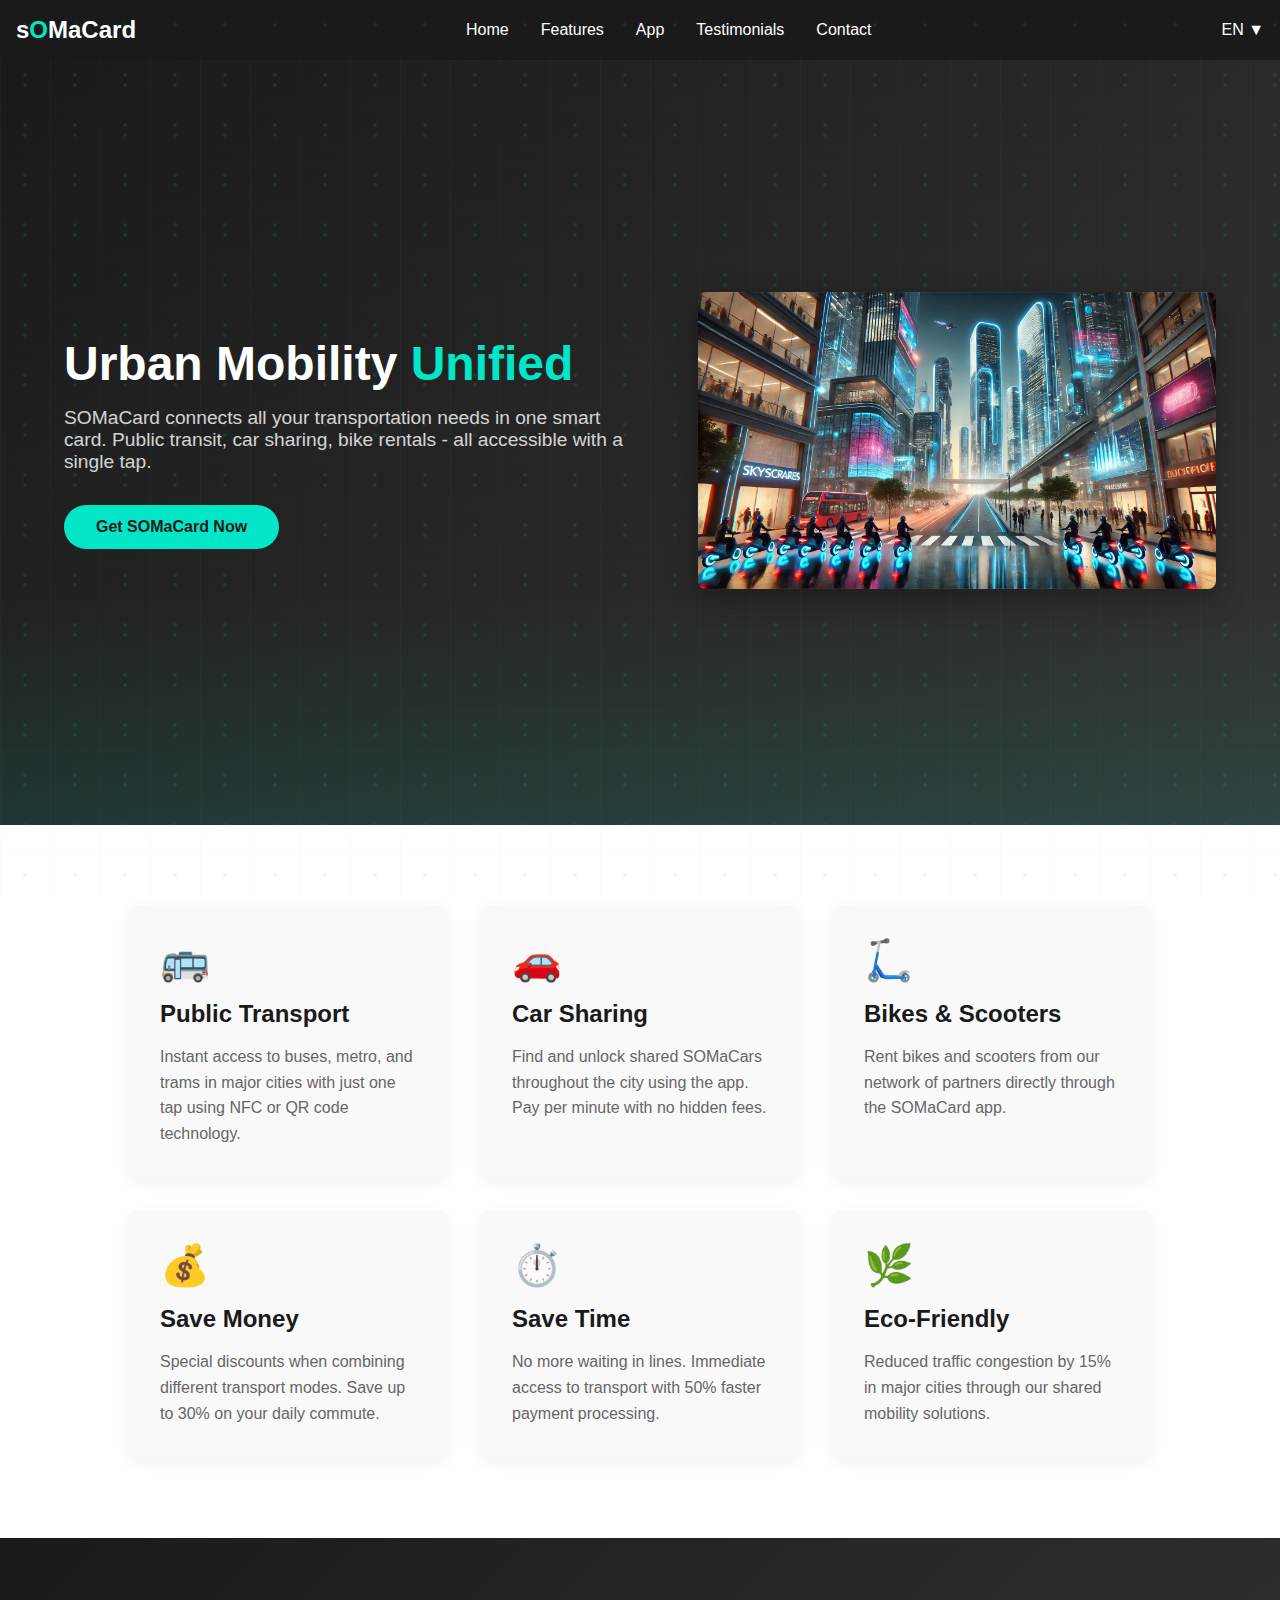
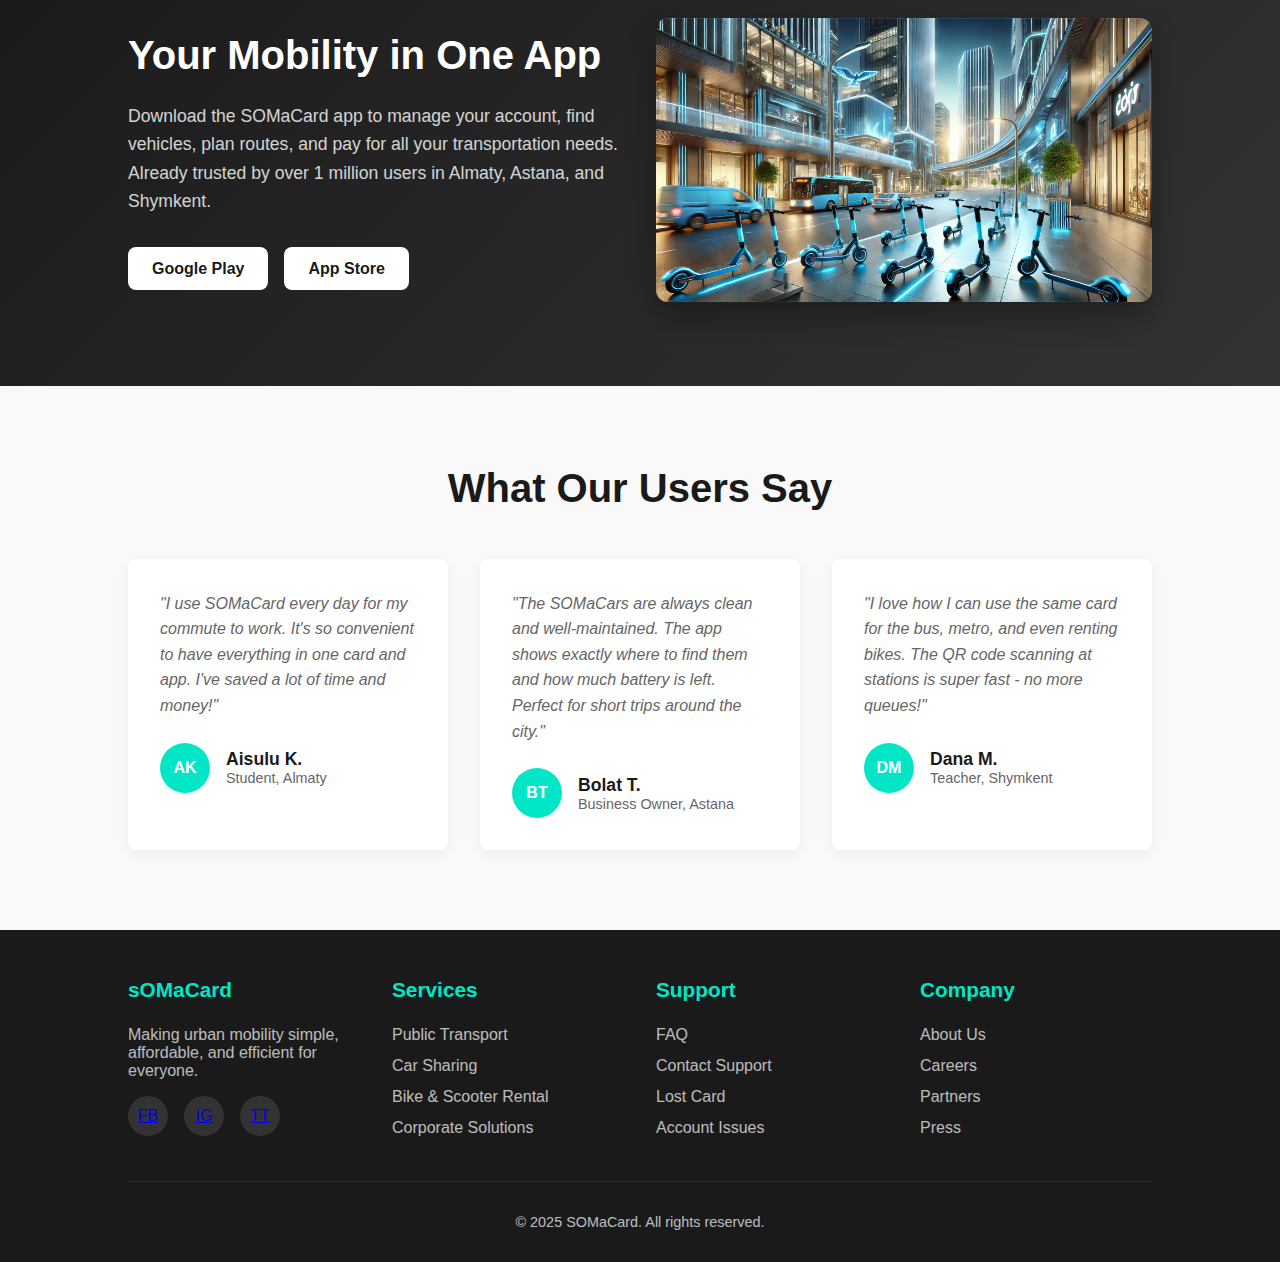
==== index.html @ 198471ce "add basic things" ====
<!DOCTYPE html>
<html lang="en">
<head>
    <meta charset="UTF-8">
    <meta name="viewport" content="width=device-width, initial-scale=1.0">
    <title>SOMaCard - Smart Urban Mobility</title>
    <link rel="stylesheet" href="style.css">
</head>
<body>
    
    <nav>
        <div class="logo">s<span>O</span>MaCard</div>
        <div class="nav-links">
            <a href="index.html">Home</a>
            <a href="features.html">Features</a>
            <a href="app.html">App</a>
            <a href="testimonials.html">Testimonials</a>
            <a href="contact.html">Contact</a>
        </div>
        <div class="language-selector">
            <div class="current-lang" id="currentLang">EN ▼</div>
            <div class="lang-dropdown" id="langDropdown">
                <div class="lang-option" data-lang="en">English</div>
                <div class="lang-option" data-lang="kz">Қазақша</div>
                <div class="lang-option" data-lang="ru">Русский</div>
            </div>
        </div>
    </nav>
  
    <section class="hero">
        <div class="circuit-bg"></div>
        <div class="hero-content">
            <h1>Urban Mobility <span style="color: #00e6c7;">Unified</span></h1>
            <p>SOMaCard connects all your transportation needs in one smart card. Public transit, car sharing, bike rentals - all accessible with a single tap.</p>
            <a href="#app" class="cta-button">Get SOMaCard Now</a>
        </div>
        <div class="hero-image">
            <img src="images/back1.webp" alt="SOMaCard and mobile app" class="floating-card">
        </div>
    </section>

    <section class="features" id="features">
        <div class="feature-card">
            <div class="feature-icon">🚌</div>
            <h3>Public Transport</h3>
            <p>Instant access to buses, metro, and trams in major cities with just one tap using NFC or QR code technology.</p>
        </div>
        <div class="feature-card">
            <div class="feature-icon">🚗</div>
            <h3>Car Sharing</h3>
            <p>Find and unlock shared SOMaCars throughout the city using the app. Pay per minute with no hidden fees.</p>
        </div>
        <div class="feature-card">
            <div class="feature-icon">🛴</div>
            <h3>Bikes & Scooters</h3>
            <p>Rent bikes and scooters from our network of partners directly through the SOMaCard app.</p>
        </div>
        <div class="feature-card">
            <div class="feature-icon">💰</div>
            <h3>Save Money</h3>
            <p>Special discounts when combining different transport modes. Save up to 30% on your daily commute.</p>
        </div>
        <div class="feature-card">
            <div class="feature-icon">⏱️</div>
            <h3>Save Time</h3>
            <p>No more waiting in lines. Immediate access to transport with 50% faster payment processing.</p>
        </div>
        <div class="feature-card">
            <div class="feature-icon">🌿</div>
            <h3>Eco-Friendly</h3>
            <p>Reduced traffic congestion by 15% in major cities through our shared mobility solutions.</p>
        </div>
    </section>
    
   
    <section class="app-section" id="app">
        <div class="circuit-bg"></div>
        <div class="app-content">
            <h2>Your Mobility in One App</h2>
            <p>Download the SOMaCard app to manage your account, find vehicles, plan routes, and pay for all your transportation needs. Already trusted by over 1 million users in Almaty, Astana, and Shymkent.</p>
            <div class="download-buttons">
                <a href="#" class="download-button">
                    <span>Google Play</span>
                </a>
                <a href="#" class="download-button">
                    <span>App Store</span>
                </a>
            </div>
        </div>
        <div class="app-image">
            <img src="images/back.webp" alt="SOMaCard mobile app interface">
        </div>
    </section>
    
 
    <section class="testimonials" id="testimonials">
        <h2 class="section-title">What Our Users Say</h2>
        <div class="testimonial-grid">
            <div class="testimonial-card">
                <div class="testimonial-content">
                    "I use SOMaCard every day for my commute to work. It's so convenient to have everything in one card and app. I've saved a lot of time and money!"
                </div>
                <div class="testimonial-author">
                    <div class="author-avatar">AK</div>
                    <div class="author-info">
                        <h4>Aisulu K.</h4>
                        <p>Student, Almaty</p>
                    </div>
                </div>
            </div>
            <div class="testimonial-card">
                <div class="testimonial-content">
                    "The SOMaCars are always clean and well-maintained. The app shows exactly where to find them and how much battery is left. Perfect for short trips around the city."
                </div>
                <div class="testimonial-author">
                    <div class="author-avatar">BT</div>
                    <div class="author-info">
                        <h4>Bolat T.</h4>
                        <p>Business Owner, Astana</p>
                    </div>
                </div>
            </div>
            <div class="testimonial-card">
                <div class="testimonial-content">
                    "I love how I can use the same card for the bus, metro, and even renting bikes. The QR code scanning at stations is super fast - no more queues!"
                </div>
                <div class="testimonial-author">
                    <div class="author-avatar">DM</div>
                    <div class="author-info">
                        <h4>Dana M.</h4>
                        <p>Teacher, Shymkent</p>
                    </div>
                </div>
            </div>
        </div>
    </section>
    

    <footer id="contact">
        <div class="footer-content">
            <div class="footer-column">
                <h3>s<span style="color: #00e6c7;">O</span>MaCard</h3>
                <p style="opacity: 0.7; margin-bottom: 1rem;">Making urban mobility simple, affordable, and efficient for everyone.</p>
                <div class="social-links">
                    <a href="#" class="social-icon">FB</a>
                    <a href="#" class="social-icon">IG</a>
                    <a href="#" class="social-icon">TT</a>
                </div>
            </div>
            <div class="footer-column">
                <h3>Services</h3>
                <ul>
                    <li><a href="#">Public Transport</a></li>
                    <li><a href="#">Car Sharing</a></li>
                    <li><a href="#">Bike & Scooter Rental</a></li>
                    <li><a href="#">Corporate Solutions</a></li>
                </ul>
            </div>
            <div class="footer-column">
                <h3>Support</h3>
                <ul>
                    <li><a href="#">FAQ</a></li>
                    <li><a href="#">Contact Support</a></li>
                    <li><a href="#">Lost Card</a></li>
                    <li><a href="#">Account Issues</a></li>
                </ul>
            </div>
            <div class="footer-column">
                <h3>Company</h3>
                <ul>
                    <li><a href="#">About Us</a></li>
                    <li><a href="#">Careers</a></li>
                    <li><a href="#">Partners</a></li>
                    <li><a href="#">Press</a></li>
                </ul>
            </div>
        </div>
        <div class="copyright">
            &copy; 2025 SOMaCard. All rights reserved.
        </div>
    </footer>

    <script src="index.js"></script>
</body>
</html>
---- style.css ----
* {
    margin: 0;
    padding: 0;
    box-sizing: border-box;
    font-family: 'Segoe UI', Tahoma, Geneva, Verdana, sans-serif;
}

body {
    background-color: #f5f5f5;
    color: #333;
}


nav {
    background-color: #1a1a1a;
    padding: 1rem;
    display: flex;
    justify-content: space-between;
    align-items: center;
}

.logo {
    color: white;
    font-size: 1.5rem;
    font-weight: bold;
}

.logo span {
    color: #00e6c7;
}

.nav-links {
    display: flex;
    gap: 2rem;
}

.nav-links a {
    color: white;
    text-decoration: none;
    transition: color 0.3s;
}

.nav-links a:hover {
    color: #00e6c7;
}

/* Language selector */
.language-selector {
    position: relative;
    margin-left: 20px;
}

.current-lang {
    cursor: pointer;
    display: flex;
    align-items: center;
    gap: 5px;
    color: white;
}

.lang-dropdown {
    position: absolute;
    top: 100%;
    right: 0;
    background-color: #333;
    border-radius: 5px;
    padding: 10px;
    display: none;
    z-index: 10;
}

.lang-dropdown.show {
    display: block;
}

.lang-option {
    padding: 5px 10px;
    cursor: pointer;
    white-space: nowrap;
    transition: background-color 0.3s;
}

.lang-option:hover {
    background-color: #444;
}

/* Hero section */
.hero {
    height: 85vh;
    background: linear-gradient(135deg, #1a1a1a 0%, #333 100%);
    color: white;
    display: flex;
    align-items: center;
    justify-content: space-between;
    padding: 0 5%;
    position: relative;
    overflow: hidden;
}

.hero::after {
    content: '';
    position: absolute;
    bottom: 0;
    left: 0;
    width: 100%;
    height: 30%;
    background: linear-gradient(0deg, rgba(0,230,199,0.1) 0%, rgba(0,0,0,0) 100%);
}

.hero-content {
    max-width: 50%;
    z-index: 1;
}

.hero h1 {
    font-size: 3rem;
    margin-bottom: 1rem;
}

.hero p {
    font-size: 1.2rem;
    margin-bottom: 2rem;
    opacity: 0.8;
}

.hero-image {
    width: 45%;
    position: relative;
    z-index: 1;
}

.hero-image img {
    width: 100%;
    height: auto;
    border-radius: 8px;
    box-shadow: 0 10px 30px rgba(0, 0, 0, 0.3);
}

.cta-button {
    display: inline-block;
    background-color: #00e6c7;
    color: #1a1a1a;
    padding: 0.8rem 2rem;
    border-radius: 50px;
    text-decoration: none;
    font-weight: bold;
    transition: all 0.3s;
}

.cta-button:hover {
    background-color: white;
    transform: translateY(-3px);
    box-shadow: 0 10px 20px rgba(0, 0, 0, 0.2);
}

/* Circuit board background effect */
.circuit-bg {
    position: absolute;
    top: 0;
    left: 0;
    width: 100%;
    height: 100%;
    background-image: 
        radial-gradient(circle at 25px 25px, #00e6c7 2px, transparent 0),
        linear-gradient(to right, rgba(0,230,199,0.2) 1px, transparent 1px),
        linear-gradient(to bottom, rgba(0,230,199,0.2) 1px, transparent 1px);
    background-size: 50px 50px;
    opacity: 0.1;
    z-index: 0;
}

/* Card floating animation */
@keyframes float {
    0% { transform: translateY(0px) rotate(0deg); }
    50% { transform: translateY(-20px) rotate(2deg); }
    100% { transform: translateY(0px) rotate(0deg); }
}

.floating-card {
    animation: float 6s ease-in-out infinite;
}

/* Features section */
.features {
    padding: 5rem 10%;
    display: grid;
    grid-template-columns: repeat(auto-fit, minmax(300px, 1fr));
    gap: 2rem;
    background-color: white;
}

.feature-card {
    background-color: #f9f9f9;
    padding: 2rem;
    border-radius: 8px;
    box-shadow: 0 5px 15px rgba(0, 0, 0, 0.05);
    transition: transform 0.3s;
}

.feature-card:hover {
    transform: translateY(-10px);
}

.feature-card h3 {
    font-size: 1.5rem;
    margin-bottom: 1rem;
    color: #1a1a1a;
}

.feature-card p {
    color: #666;
    line-height: 1.6;
}

.feature-icon {
    font-size: 2.5rem;
    margin-bottom: 1rem;
    color: #00e6c7;
}

/* App section */
.app-section {
    background: linear-gradient(135deg, #1a1a1a 0%, #333 100%);
    padding: 5rem 10%;
    color: white;
    display: flex;
    align-items: center;
    justify-content: space-between;
    gap: 2rem;
}

.app-content {
    flex: 1;
}

.app-image {
    flex: 1;
    text-align: center;
}

.app-image img {
    max-width: 100%;
    height: auto;
    border-radius: 12px;
    box-shadow: 0 15px 30px rgba(0, 0, 0, 0.3);
}

.app-content h2 {
    font-size: 2.5rem;
    margin-bottom: 1.5rem;
}

.app-content p {
    font-size: 1.1rem;
    margin-bottom: 2rem;
    opacity: 0.8;
    line-height: 1.6;
}

.download-buttons {
    display: flex;
    gap: 1rem;
}

.download-button {
    display: flex;
    align-items: center;
    gap: 0.5rem;
    background-color: white;
    color: #1a1a1a;
    padding: 0.8rem 1.5rem;
    border-radius: 8px;
    text-decoration: none;
    font-weight: bold;
    transition: all 0.3s;
}

.download-button:hover {
    background-color: #00e6c7;
    color: #1a1a1a;
}

/* Testimonials */
.testimonials {
    padding: 5rem 10%;
    background-color: #f9f9f9;
}

.section-title {
    text-align: center;
    font-size: 2.5rem;
    margin-bottom: 3rem;
    color: #1a1a1a;
}

.testimonial-grid {
    display: grid;
    grid-template-columns: repeat(auto-fit, minmax(300px, 1fr));
    gap: 2rem;
}

.testimonial-card {
    background-color: white;
    padding: 2rem;
    border-radius: 8px;
    box-shadow: 0 5px 15px rgba(0, 0, 0, 0.05);
}

.testimonial-content {
    font-style: italic;
    color: #666;
    line-height: 1.6;
    margin-bottom: 1.5rem;
}

.testimonial-author {
    display: flex;
    align-items: center;
    gap: 1rem;
}

.author-avatar {
    width: 50px;
    height: 50px;
    border-radius: 50%;
    background-color: #00e6c7;
    display: flex;
    align-items: center;
    justify-content: center;
    color: white;
    font-weight: bold;
}

.author-info h4 {
    font-size: 1.1rem;
    color: #1a1a1a;
}

.author-info p {
    font-size: 0.9rem;
    color: #666;
}

/* Footer */
footer {
    background-color: #1a1a1a;
    color: white;
    padding: 3rem 10% 2rem;
}

.footer-content {
    display: grid;
    grid-template-columns: repeat(auto-fit, minmax(200px, 1fr));
    gap: 2rem;
    margin-bottom: 2rem;
}

.footer-column h3 {
    font-size: 1.3rem;
    margin-bottom: 1.5rem;
    color: #00e6c7;
}

.footer-column ul {
    list-style: none;
}

.footer-column ul li {
    margin-bottom: 0.8rem;
}

.footer-column ul li a {
    color: white;
    text-decoration: none;
    opacity: 0.7;
    transition: opacity 0.3s;
}

.footer-column ul li a:hover {
    opacity: 1;
}

.social-links {
    display: flex;
    gap: 1rem;
}

.social-icon {
    width: 40px;
    height: 40px;
    border-radius: 50%;
    background-color: #333;
    display: flex;
    align-items: center;
    justify-content: center;
    transition: background-color 0.3s;
}

.social-icon:hover {
    background-color: #00e6c7;
}

.copyright {
    text-align: center;
    padding-top: 2rem;
    border-top: 1px solid #333;
    opacity: 0.7;
    font-size: 0.9rem;
}

/* Responsive design */
@media (max-width: 900px) {
    .hero {
        flex-direction: column;
        height: auto;
        padding: 3rem 5%;
        text-align: center;
    }
    
    .hero-content, .hero-image {
        max-width: 100%;
        width: 100%;
    }
    
    .hero-content {
        margin-bottom: 2rem;
    }
    
    .app-section {
        flex-direction: column;
        text-align: center;
    }
    
    .download-buttons {
        justify-content: center;
    }
}

@media (max-width: 600px) {
    .nav-links {
        display: none;
    }
    
    .download-buttons {
        flex-direction: column;
    }
}


.features-header, .app-header, .testimonials-header, .contact-header {
    background: linear-gradient(135deg, #1a1a1a 0%, #333 100%);
    color: white;
    padding: 4rem 10%;
    text-align: center;
}

.features-header h1, .app-header h1, .testimonials-header h1, .contact-header h1 {
    font-size: 3
}
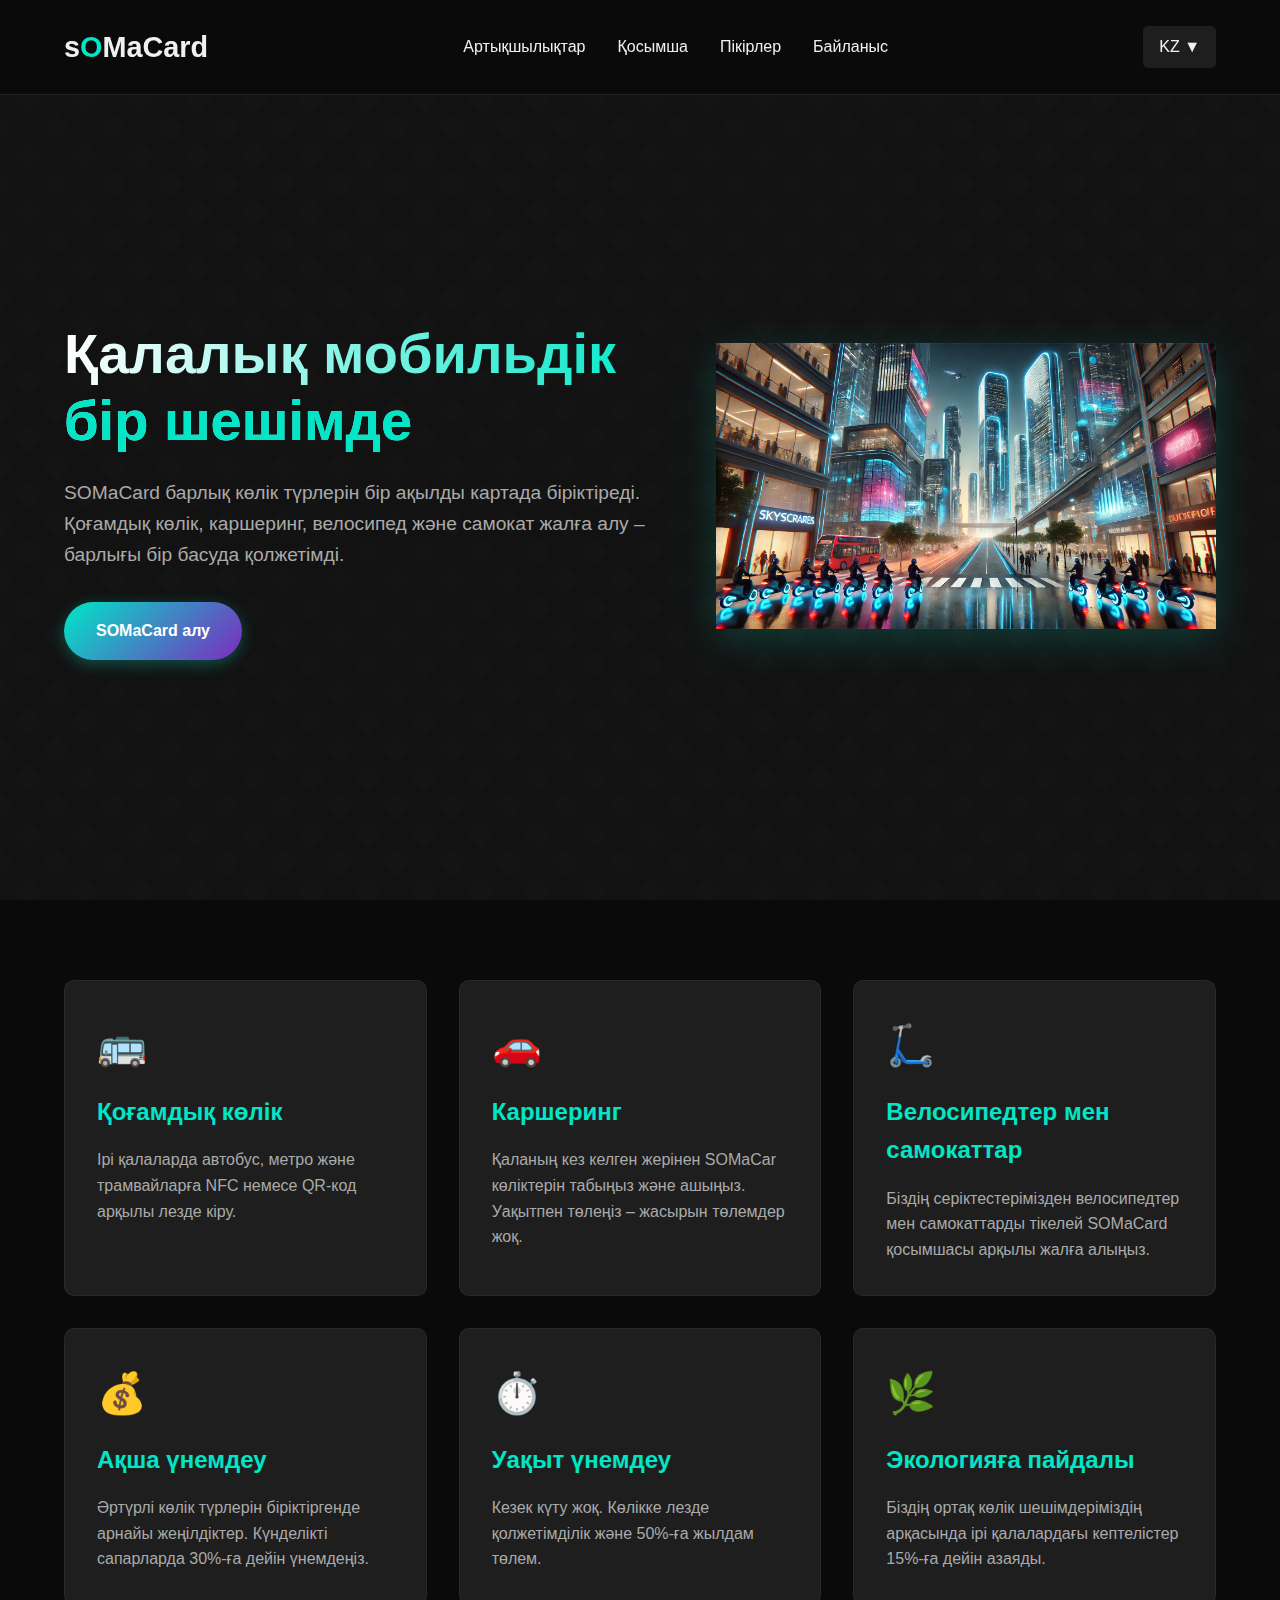
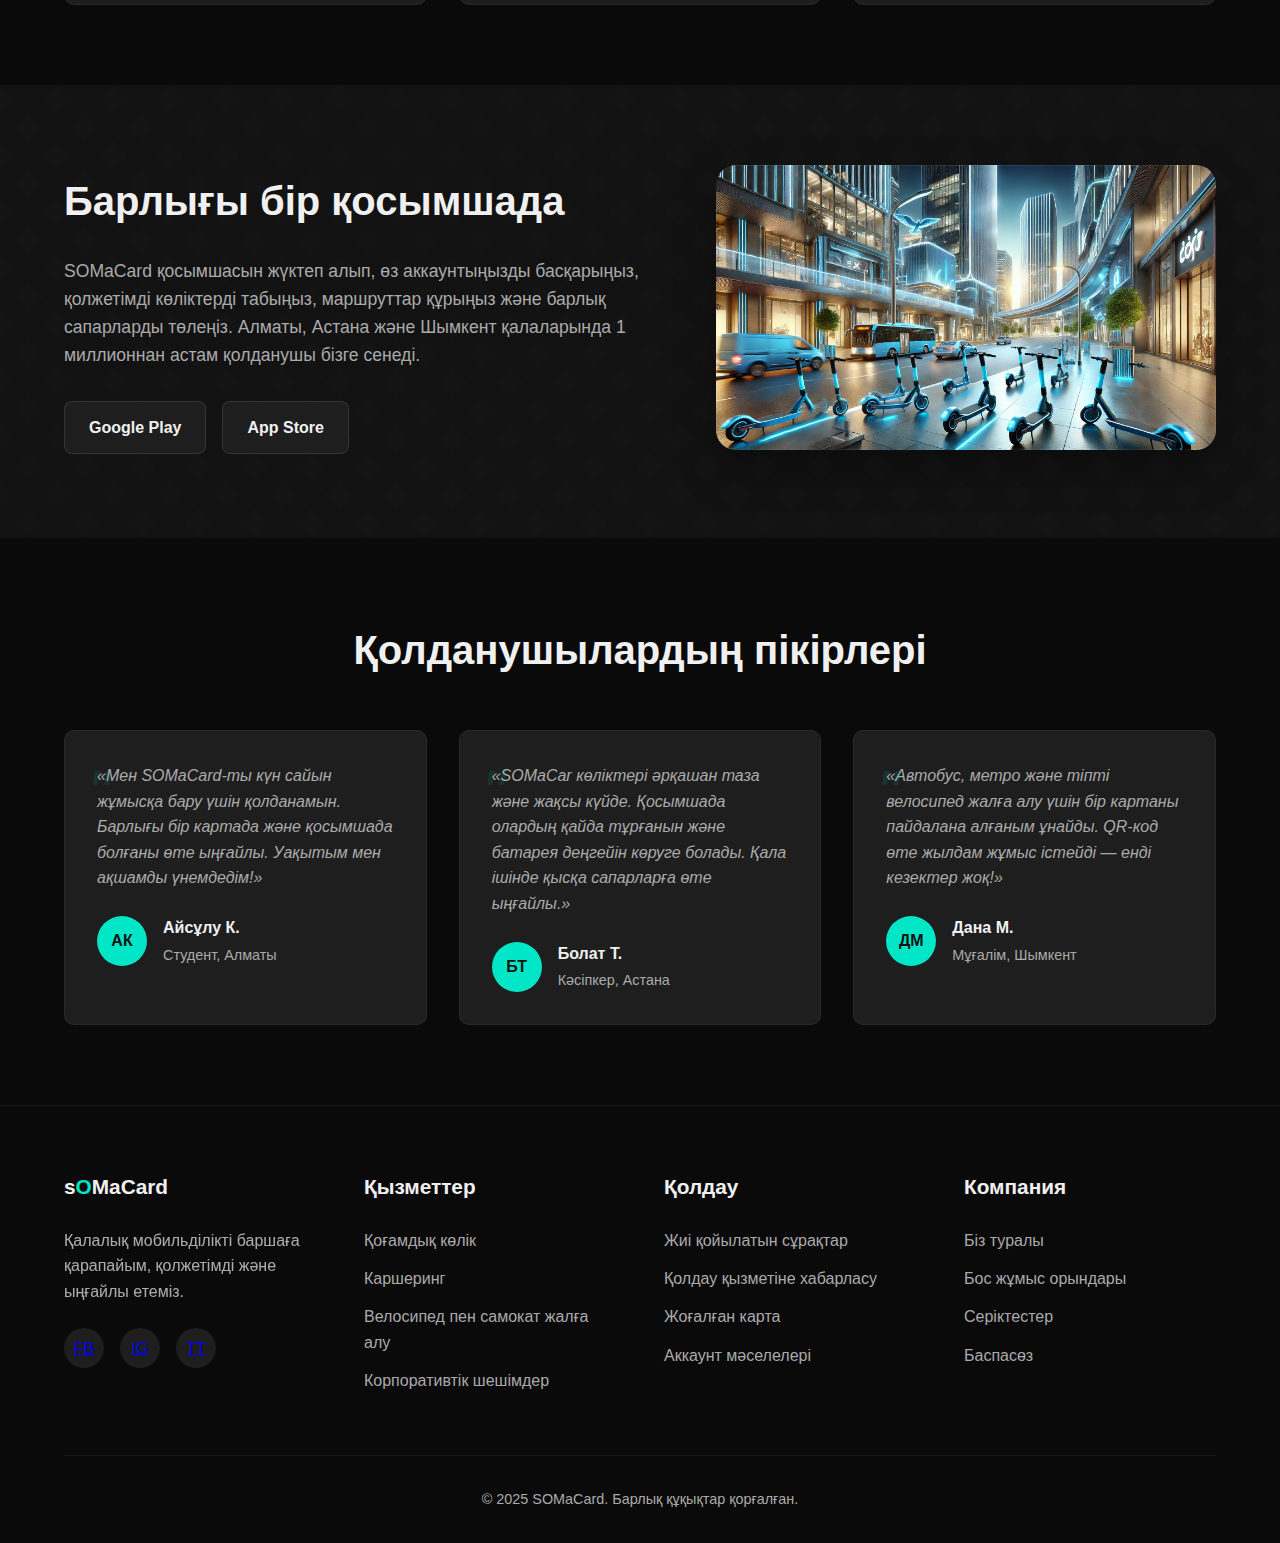
==== commit a0555277: "qazaq" ====
--- a/index.html
+++ b/index.html
@@ -1,9 +1,9 @@
 <!DOCTYPE html>
-<html lang="en">
+<html lang="kk">
 <head>
     <meta charset="UTF-8">
     <meta name="viewport" content="width=device-width, initial-scale=1.0">
-    <title>SOMaCard - Smart Urban Mobility</title>
+    <title>SOMaCard - Ақылды Қалалық Мобильдік</title>
     <link rel="stylesheet" href="style.css">
 </head>
 <body>
@@ -11,14 +11,13 @@
     <nav>
         <div class="logo">s<span>O</span>MaCard</div>
         <div class="nav-links">
-            <a href="index.html">Home</a>
-            <a href="features.html">Features</a>
-            <a href="app.html">App</a>
-            <a href="testimonials.html">Testimonials</a>
-            <a href="contact.html">Contact</a>
+            <a href="features.html">Артықшылықтар</a>
+            <a href="app.html">Қосымша</a>
+            <a href="testimonials.html">Пікірлер</a>
+            <a href="contact.html">Байланыс</a>
         </div>
         <div class="language-selector">
-            <div class="current-lang" id="currentLang">EN ▼</div>
+            <div class="current-lang" id="currentLang">KZ ▼</div>
             <div class="lang-dropdown" id="langDropdown">
                 <div class="lang-option" data-lang="en">English</div>
                 <div class="lang-option" data-lang="kz">Қазақша</div>
@@ -30,54 +29,53 @@
     <section class="hero">
         <div class="circuit-bg"></div>
         <div class="hero-content">
-            <h1>Urban Mobility <span style="color: #00e6c7;">Unified</span></h1>
-            <p>SOMaCard connects all your transportation needs in one smart card. Public transit, car sharing, bike rentals - all accessible with a single tap.</p>
-            <a href="#app" class="cta-button">Get SOMaCard Now</a>
+            <h1>Қалалық мобильдік <span style="color: #00e6c7;">бір шешімде</span></h1>
+            <p>SOMaCard барлық көлік түрлерін бір ақылды картада біріктіреді. Қоғамдық көлік, каршеринг, велосипед және самокат жалға алу – барлығы бір басуда қолжетімді.</p>
+            <a href="#app" class="cta-button">SOMaCard алу</a>
         </div>
         <div class="hero-image">
-            <img src="images/back1.webp" alt="SOMaCard and mobile app" class="floating-card">
+            <img src="images/back1.webp" alt="SOMaCard және мобильді қосымша" class="floating-card">
         </div>
     </section>
 
     <section class="features" id="features">
         <div class="feature-card">
             <div class="feature-icon">🚌</div>
-            <h3>Public Transport</h3>
-            <p>Instant access to buses, metro, and trams in major cities with just one tap using NFC or QR code technology.</p>
+            <h3>Қоғамдық көлік</h3>
+            <p>Ірі қалаларда автобус, метро және трамвайларға NFC немесе QR-код арқылы лезде кіру.</p>
         </div>
         <div class="feature-card">
             <div class="feature-icon">🚗</div>
-            <h3>Car Sharing</h3>
-            <p>Find and unlock shared SOMaCars throughout the city using the app. Pay per minute with no hidden fees.</p>
+            <h3>Каршеринг</h3>
+            <p>Қаланың кез келген жерінен SOMaCar көліктерін табыңыз және ашыңыз. Уақытпен төлеңіз – жасырын төлемдер жоқ.</p>
         </div>
         <div class="feature-card">
             <div class="feature-icon">🛴</div>
-            <h3>Bikes & Scooters</h3>
-            <p>Rent bikes and scooters from our network of partners directly through the SOMaCard app.</p>
+            <h3>Велосипедтер мен самокаттар</h3>
+            <p>Біздің серіктестерімізден велосипедтер мен самокаттарды тікелей SOMaCard қосымшасы арқылы жалға алыңыз.</p>
         </div>
         <div class="feature-card">
             <div class="feature-icon">💰</div>
-            <h3>Save Money</h3>
-            <p>Special discounts when combining different transport modes. Save up to 30% on your daily commute.</p>
+            <h3>Ақша үнемдеу</h3>
+            <p>Әртүрлі көлік түрлерін біріктіргенде арнайы жеңілдіктер. Күнделікті сапарларда 30%-ға дейін үнемдеңіз.</p>
         </div>
         <div class="feature-card">
             <div class="feature-icon">⏱️</div>
-            <h3>Save Time</h3>
-            <p>No more waiting in lines. Immediate access to transport with 50% faster payment processing.</p>
+            <h3>Уақыт үнемдеу</h3>
+            <p>Кезек күту жоқ. Көлікке лезде қолжетімділік және 50%-ға жылдам төлем.</p>
         </div>
         <div class="feature-card">
             <div class="feature-icon">🌿</div>
-            <h3>Eco-Friendly</h3>
-            <p>Reduced traffic congestion by 15% in major cities through our shared mobility solutions.</p>
+            <h3>Экологияға пайдалы</h3>
+            <p>Біздің ортақ көлік шешімдеріміздің арқасында ірі қалалардағы кептелістер 15%-ға дейін азаяды.</p>
         </div>
     </section>
     
-   
     <section class="app-section" id="app">
         <div class="circuit-bg"></div>
         <div class="app-content">
-            <h2>Your Mobility in One App</h2>
-            <p>Download the SOMaCard app to manage your account, find vehicles, plan routes, and pay for all your transportation needs. Already trusted by over 1 million users in Almaty, Astana, and Shymkent.</p>
+            <h2>Барлығы бір қосымшада</h2>
+            <p>SOMaCard қосымшасын жүктеп алып, өз аккаунтыңызды басқарыңыз, қолжетімді көліктерді табыңыз, маршруттар құрыңыз және барлық сапарларды төлеңіз. Алматы, Астана және Шымкент қалаларында 1 миллионнан астам қолданушы бізге сенеді.</p>
             <div class="download-buttons">
                 <a href="#" class="download-button">
                     <span>Google Play</span>
@@ -88,59 +86,57 @@
             </div>
         </div>
         <div class="app-image">
-            <img src="images/back.webp" alt="SOMaCard mobile app interface">
+            <img src="images/back.webp" alt="SOMaCard мобильді қосымшасының интерфейсі">
         </div>
     </section>
     
- 
     <section class="testimonials" id="testimonials">
-        <h2 class="section-title">What Our Users Say</h2>
+        <h2 class="section-title">Қолданушылардың пікірлері</h2>
         <div class="testimonial-grid">
             <div class="testimonial-card">
                 <div class="testimonial-content">
-                    "I use SOMaCard every day for my commute to work. It's so convenient to have everything in one card and app. I've saved a lot of time and money!"
+                    «Мен SOMaCard-ты күн сайын жұмысқа бару үшін қолданамын. Барлығы бір картада және қосымшада болғаны өте ыңғайлы. Уақытым мен ақшамды үнемдедім!»
                 </div>
                 <div class="testimonial-author">
-                    <div class="author-avatar">AK</div>
+                    <div class="author-avatar">АК</div>
                     <div class="author-info">
-                        <h4>Aisulu K.</h4>
-                        <p>Student, Almaty</p>
+                        <h4>Айсұлу К.</h4>
+                        <p>Студент, Алматы</p>
                     </div>
                 </div>
             </div>
             <div class="testimonial-card">
                 <div class="testimonial-content">
-                    "The SOMaCars are always clean and well-maintained. The app shows exactly where to find them and how much battery is left. Perfect for short trips around the city."
+                    «SOMaCar көліктері әрқашан таза және жақсы күйде. Қосымшада олардың қайда тұрғанын және батарея деңгейін көруге болады. Қала ішінде қысқа сапарларға өте ыңғайлы.»
                 </div>
                 <div class="testimonial-author">
-                    <div class="author-avatar">BT</div>
+                    <div class="author-avatar">БТ</div>
                     <div class="author-info">
-                        <h4>Bolat T.</h4>
-                        <p>Business Owner, Astana</p>
+                        <h4>Болат Т.</h4>
+                        <p>Кәсіпкер, Астана</p>
                     </div>
                 </div>
             </div>
             <div class="testimonial-card">
                 <div class="testimonial-content">
-                    "I love how I can use the same card for the bus, metro, and even renting bikes. The QR code scanning at stations is super fast - no more queues!"
+                    «Автобус, метро және тіпті велосипед жалға алу үшін бір картаны пайдалана алғаным ұнайды. QR-код өте жылдам жұмыс істейді — енді кезектер жоқ!»
                 </div>
                 <div class="testimonial-author">
-                    <div class="author-avatar">DM</div>
+                    <div class="author-avatar">ДМ</div>
                     <div class="author-info">
-                        <h4>Dana M.</h4>
-                        <p>Teacher, Shymkent</p>
+                        <h4>Дана М.</h4>
+                        <p>Мұғалім, Шымкент</p>
                     </div>
                 </div>
             </div>
         </div>
     </section>
-    
 
     <footer id="contact">
         <div class="footer-content">
             <div class="footer-column">
                 <h3>s<span style="color: #00e6c7;">O</span>MaCard</h3>
-                <p style="opacity: 0.7; margin-bottom: 1rem;">Making urban mobility simple, affordable, and efficient for everyone.</p>
+                <p style="opacity: 0.7; margin-bottom: 1rem;">Қалалық мобильділікті баршаға қарапайым, қолжетімді және ыңғайлы етеміз.</p>
                 <div class="social-links">
                     <a href="#" class="social-icon">FB</a>
                     <a href="#" class="social-icon">IG</a>
@@ -148,35 +144,35 @@
                 </div>
             </div>
             <div class="footer-column">
-                <h3>Services</h3>
+                <h3>Қызметтер</h3>
                 <ul>
-                    <li><a href="#">Public Transport</a></li>
-                    <li><a href="#">Car Sharing</a></li>
-                    <li><a href="#">Bike & Scooter Rental</a></li>
-                    <li><a href="#">Corporate Solutions</a></li>
+                    <li><a href="#">Қоғамдық көлік</a></li>
+                    <li><a href="#">Каршеринг</a></li>
+                    <li><a href="#">Велосипед пен самокат жалға алу</a></li>
+                    <li><a href="#">Корпоративтік шешімдер</a></li>
                 </ul>
             </div>
             <div class="footer-column">
-                <h3>Support</h3>
+                <h3>Қолдау</h3>
                 <ul>
-                    <li><a href="#">FAQ</a></li>
-                    <li><a href="#">Contact Support</a></li>
-                    <li><a href="#">Lost Card</a></li>
-                    <li><a href="#">Account Issues</a></li>
+                    <li><a href="#">Жиі қойылатын сұрақтар</a></li>
+                    <li><a href="#">Қолдау қызметіне хабарласу</a></li>
+                    <li><a href="#">Жоғалған карта</a></li>
+                    <li><a href="#">Аккаунт мәселелері</a></li>
                 </ul>
             </div>
             <div class="footer-column">
-                <h3>Company</h3>
+                <h3>Компания</h3>
                 <ul>
-                    <li><a href="#">About Us</a></li>
-                    <li><a href="#">Careers</a></li>
-                    <li><a href="#">Partners</a></li>
-                    <li><a href="#">Press</a></li>
+                    <li><a href="#">Біз туралы</a></li>
+                    <li><a href="#">Бос жұмыс орындары</a></li>
+                    <li><a href="#">Серіктестер</a></li>
+                    <li><a href="#">Баспасөз</a></li>
                 </ul>
             </div>
         </div>
         <div class="copyright">
-            &copy; 2025 SOMaCard. All rights reserved.
+            &copy; 2025 SOMaCard. Барлық құқықтар қорғалған.
         </div>
     </footer>
 
--- a/style.css
+++ b/style.css
@@ -1,3 +1,15 @@
+/* Общие стили */
+:root {
+    --primary-color: #00e6c7;
+    --secondary-color: #00b4a0;
+    --dark-bg: #121212;
+    --darker-bg: #0a0a0a;
+    --card-bg: #1e1e1e;
+    --text-color: #f0f0f0;
+    --text-muted: #aaaaaa;
+    --accent-color: #7b2cbf;
+}
+
 * {
     margin: 0;
     padding: 0;
@@ -6,27 +18,34 @@
 }
 
 body {
-    background-color: #f5f5f5;
-    color: #333;
-}
-
-
+    background-color: var(--dark-bg);
+    color: var(--text-color);
+    line-height: 1.6;
+}
+
+/* Навигация */
 nav {
-    background-color: #1a1a1a;
-    padding: 1rem;
     display: flex;
     justify-content: space-between;
     align-items: center;
+    padding: 1.5rem 5%;
+    background-color: rgba(10, 10, 10, 0.9);
+    position: fixed;
+    width: 100%;
+    top: 0;
+    z-index: 1000;
+    backdrop-filter: blur(10px);
+    border-bottom: 1px solid rgba(255, 255, 255, 0.1);
 }
 
 .logo {
-    color: white;
-    font-size: 1.5rem;
-    font-weight: bold;
+    font-size: 1.8rem;
+    font-weight: 700;
+    color: var(--text-color);
 }
 
 .logo span {
-    color: #00e6c7;
+    color: var(--primary-color);
 }
 
 .nav-links {
@@ -35,262 +54,273 @@
 }
 
 .nav-links a {
-    color: white;
+    color: var(--text-color);
     text-decoration: none;
+    font-weight: 500;
     transition: color 0.3s;
+    position: relative;
 }
 
 .nav-links a:hover {
-    color: #00e6c7;
-}
-
-/* Language selector */
+    color: var(--primary-color);
+}
+
+.nav-links a::after {
+    content: '';
+    position: absolute;
+    width: 0;
+    height: 2px;
+    bottom: -5px;
+    left: 0;
+    background-color: var(--primary-color);
+    transition: width 0.3s;
+}
+
+.nav-links a:hover::after {
+    width: 100%;
+}
+
+/* Языковой переключатель */
 .language-selector {
     position: relative;
-    margin-left: 20px;
 }
 
 .current-lang {
+    padding: 0.5rem 1rem;
+    background-color: var(--card-bg);
+    border-radius: 5px;
     cursor: pointer;
     display: flex;
     align-items: center;
-    gap: 5px;
-    color: white;
+    gap: 0.5rem;
+    transition: all 0.3s;
+}
+
+.current-lang:hover {
+    background-color: #2a2a2a;
 }
 
 .lang-dropdown {
     position: absolute;
     top: 100%;
     right: 0;
-    background-color: #333;
+    background-color: var(--card-bg);
     border-radius: 5px;
-    padding: 10px;
-    display: none;
-    z-index: 10;
-}
-
-.lang-dropdown.show {
-    display: block;
+    padding: 0.5rem 0;
+    margin-top: 0.5rem;
+    width: 120px;
+    box-shadow: 0 5px 15px rgba(0, 0, 0, 0.3);
+    opacity: 0;
+    visibility: hidden;
+    transition: all 0.3s;
+    transform: translateY(10px);
+}
+
+.language-selector:hover .lang-dropdown {
+    opacity: 1;
+    visibility: visible;
+    transform: translateY(0);
 }
 
 .lang-option {
-    padding: 5px 10px;
+    padding: 0.5rem 1rem;
     cursor: pointer;
-    white-space: nowrap;
-    transition: background-color 0.3s;
+    transition: background-color 0.2s;
 }
 
 .lang-option:hover {
-    background-color: #444;
-}
-
-/* Hero section */
+    background-color: #2a2a2a;
+    color: var(--primary-color);
+}
+
+/* Герой-секция */
 .hero {
-    height: 85vh;
-    background: linear-gradient(135deg, #1a1a1a 0%, #333 100%);
-    color: white;
     display: flex;
     align-items: center;
     justify-content: space-between;
-    padding: 0 5%;
+    padding: 10rem 5% 5rem;
     position: relative;
     overflow: hidden;
-}
-
-.hero::after {
-    content: '';
-    position: absolute;
-    bottom: 0;
-    left: 0;
-    width: 100%;
-    height: 30%;
-    background: linear-gradient(0deg, rgba(0,230,199,0.1) 0%, rgba(0,0,0,0) 100%);
-}
-
-.hero-content {
-    max-width: 50%;
-    z-index: 1;
-}
-
-.hero h1 {
-    font-size: 3rem;
-    margin-bottom: 1rem;
-}
-
-.hero p {
-    font-size: 1.2rem;
-    margin-bottom: 2rem;
-    opacity: 0.8;
-}
-
-.hero-image {
-    width: 45%;
-    position: relative;
-    z-index: 1;
-}
-
-.hero-image img {
-    width: 100%;
-    height: auto;
-    border-radius: 8px;
-    box-shadow: 0 10px 30px rgba(0, 0, 0, 0.3);
-}
-
-.cta-button {
-    display: inline-block;
-    background-color: #00e6c7;
-    color: #1a1a1a;
-    padding: 0.8rem 2rem;
-    border-radius: 50px;
-    text-decoration: none;
-    font-weight: bold;
-    transition: all 0.3s;
-}
-
-.cta-button:hover {
-    background-color: white;
-    transform: translateY(-3px);
-    box-shadow: 0 10px 20px rgba(0, 0, 0, 0.2);
-}
-
-/* Circuit board background effect */
+    min-height: 100vh;
+}
+
 .circuit-bg {
     position: absolute;
     top: 0;
     left: 0;
     width: 100%;
     height: 100%;
-    background-image: 
-        radial-gradient(circle at 25px 25px, #00e6c7 2px, transparent 0),
-        linear-gradient(to right, rgba(0,230,199,0.2) 1px, transparent 1px),
-        linear-gradient(to bottom, rgba(0,230,199,0.2) 1px, transparent 1px);
-    background-size: 50px 50px;
-    opacity: 0.1;
-    z-index: 0;
-}
-
-/* Card floating animation */
+    background-image: url('[data-uri]');
+    opacity: 0.3;
+    z-index: -1;
+}
+
+.hero-content {
+    max-width: 600px;
+}
+
+.hero h1 {
+    font-size: 3.5rem;
+    margin-bottom: 1.5rem;
+    line-height: 1.2;
+    background: linear-gradient(90deg, #ffffff, var(--primary-color));
+    -webkit-background-clip: text;
+    background-clip: text;
+    color: transparent;
+}
+
+.hero p {
+    font-size: 1.2rem;
+    margin-bottom: 2rem;
+    color: var(--text-muted);
+}
+
+.cta-button {
+    display: inline-block;
+    padding: 1rem 2rem;
+    background: linear-gradient(135deg, var(--primary-color), var(--accent-color));
+    color: white;
+    text-decoration: none;
+    border-radius: 50px;
+    font-weight: 600;
+    transition: transform 0.3s, box-shadow 0.3s;
+    box-shadow: 0 4px 15px rgba(0, 230, 199, 0.3);
+}
+
+.cta-button:hover {
+    transform: translateY(-3px);
+    box-shadow: 0 6px 20px rgba(0, 230, 199, 0.4);
+}
+
+.hero-image {
+    position: relative;
+}
+
+.floating-card {
+    max-width: 500px;
+    animation: float 6s ease-in-out infinite;
+    filter: drop-shadow(0 10px 20px rgba(0, 230, 199, 0.2));
+}
+
 @keyframes float {
-    0% { transform: translateY(0px) rotate(0deg); }
-    50% { transform: translateY(-20px) rotate(2deg); }
-    100% { transform: translateY(0px) rotate(0deg); }
-}
-
-.floating-card {
-    animation: float 6s ease-in-out infinite;
-}
-
-/* Features section */
+    0% { transform: translateY(0px); }
+    50% { transform: translateY(-20px); }
+    100% { transform: translateY(0px); }
+}
+
+/* Особенности */
 .features {
-    padding: 5rem 10%;
+    padding: 5rem 5%;
+    background-color: var(--darker-bg);
+}
+
+.feature-card {
+    background-color: var(--card-bg);
+    padding: 2rem;
+    border-radius: 10px;
+    transition: transform 0.3s, box-shadow 0.3s;
+    border: 1px solid rgba(255, 255, 255, 0.05);
+}
+
+.feature-card:hover {
+    transform: translateY(-10px);
+    box-shadow: 0 10px 30px rgba(0, 0, 0, 0.3);
+    border-color: rgba(0, 230, 199, 0.3);
+}
+
+.feature-icon {
+    font-size: 2.5rem;
+    margin-bottom: 1rem;
+}
+
+.feature-card h3 {
+    font-size: 1.5rem;
+    margin-bottom: 1rem;
+    color: var(--primary-color);
+}
+
+.feature-card p {
+    color: var(--text-muted);
+}
+
+/* Сетка особенностей */
+.features {
     display: grid;
     grid-template-columns: repeat(auto-fit, minmax(300px, 1fr));
     gap: 2rem;
-    background-color: white;
-}
-
-.feature-card {
-    background-color: #f9f9f9;
-    padding: 2rem;
-    border-radius: 8px;
-    box-shadow: 0 5px 15px rgba(0, 0, 0, 0.05);
-    transition: transform 0.3s;
-}
-
-.feature-card:hover {
-    transform: translateY(-10px);
-}
-
-.feature-card h3 {
-    font-size: 1.5rem;
-    margin-bottom: 1rem;
-    color: #1a1a1a;
-}
-
-.feature-card p {
-    color: #666;
-    line-height: 1.6;
-}
-
-.feature-icon {
-    font-size: 2.5rem;
-    margin-bottom: 1rem;
-    color: #00e6c7;
-}
-
-/* App section */
+}
+
+/* Секция приложения */
 .app-section {
-    background: linear-gradient(135deg, #1a1a1a 0%, #333 100%);
-    padding: 5rem 10%;
-    color: white;
     display: flex;
     align-items: center;
     justify-content: space-between;
-    gap: 2rem;
+    padding: 5rem 5%;
+    position: relative;
+    overflow: hidden;
 }
 
 .app-content {
-    flex: 1;
-}
-
-.app-image {
-    flex: 1;
-    text-align: center;
-}
-
-.app-image img {
-    max-width: 100%;
-    height: auto;
-    border-radius: 12px;
-    box-shadow: 0 15px 30px rgba(0, 0, 0, 0.3);
-}
-
-.app-content h2 {
+    max-width: 600px;
+}
+
+.app-section h2 {
     font-size: 2.5rem;
     margin-bottom: 1.5rem;
-}
-
-.app-content p {
+    color: var(--text-color);
+}
+
+.app-section p {
     font-size: 1.1rem;
     margin-bottom: 2rem;
-    opacity: 0.8;
-    line-height: 1.6;
+    color: var(--text-muted);
 }
 
 .download-buttons {
     display: flex;
     gap: 1rem;
+    margin-top: 2rem;
 }
 
 .download-button {
-    display: flex;
-    align-items: center;
-    gap: 0.5rem;
-    background-color: white;
-    color: #1a1a1a;
+    display: inline-flex;
+    align-items: center;
     padding: 0.8rem 1.5rem;
+    background-color: var(--card-bg);
+    color: var(--text-color);
+    text-decoration: none;
     border-radius: 8px;
-    text-decoration: none;
-    font-weight: bold;
     transition: all 0.3s;
+    border: 1px solid rgba(255, 255, 255, 0.1);
 }
 
 .download-button:hover {
-    background-color: #00e6c7;
-    color: #1a1a1a;
-}
-
-/* Testimonials */
+    background-color: #2a2a2a;
+    transform: translateY(-3px);
+    box-shadow: 0 5px 15px rgba(0, 0, 0, 0.2);
+}
+
+.download-button span {
+    font-weight: 600;
+}
+
+.app-image img {
+    max-width: 500px;
+    border-radius: 20px;
+    box-shadow: 0 20px 40px rgba(0, 0, 0, 0.3);
+}
+
+/* Отзывы */
 .testimonials {
-    padding: 5rem 10%;
-    background-color: #f9f9f9;
+    padding: 5rem 5%;
+    background-color: var(--darker-bg);
 }
 
 .section-title {
     text-align: center;
     font-size: 2.5rem;
     margin-bottom: 3rem;
-    color: #1a1a1a;
+    color: var(--text-color);
 }
 
 .testimonial-grid {
@@ -300,17 +330,33 @@
 }
 
 .testimonial-card {
-    background-color: white;
+    background-color: var(--card-bg);
     padding: 2rem;
-    border-radius: 8px;
-    box-shadow: 0 5px 15px rgba(0, 0, 0, 0.05);
+    border-radius: 10px;
+    transition: transform 0.3s;
+    border: 1px solid rgba(255, 255, 255, 0.05);
+}
+
+.testimonial-card:hover {
+    transform: translateY(-10px);
+    border-color: rgba(0, 230, 199, 0.3);
 }
 
 .testimonial-content {
     font-style: italic;
-    color: #666;
-    line-height: 1.6;
     margin-bottom: 1.5rem;
+    color: var(--text-muted);
+    position: relative;
+}
+
+.testimonial-content::before {
+    content: '"';
+    font-size: 4rem;
+    position: absolute;
+    top: -20px;
+    left: -10px;
+    opacity: 0.1;
+    color: var(--primary-color);
 }
 
 .testimonial-author {
@@ -322,43 +368,43 @@
 .author-avatar {
     width: 50px;
     height: 50px;
+    background-color: var(--primary-color);
     border-radius: 50%;
-    background-color: #00e6c7;
     display: flex;
     align-items: center;
     justify-content: center;
-    color: white;
     font-weight: bold;
+    color: var(--dark-bg);
 }
 
 .author-info h4 {
-    font-size: 1.1rem;
-    color: #1a1a1a;
+    color: var(--text-color);
+    margin-bottom: 0.2rem;
 }
 
 .author-info p {
+    color: var(--text-muted);
     font-size: 0.9rem;
-    color: #666;
-}
-
-/* Footer */
+}
+
+/* Подвал */
 footer {
-    background-color: #1a1a1a;
-    color: white;
-    padding: 3rem 10% 2rem;
+    background-color: #0a0a0a;
+    padding: 4rem 5% 2rem;
+    border-top: 1px solid rgba(255, 255, 255, 0.05);
 }
 
 .footer-content {
     display: grid;
     grid-template-columns: repeat(auto-fit, minmax(200px, 1fr));
-    gap: 2rem;
-    margin-bottom: 2rem;
+    gap: 3rem;
+    margin-bottom: 3rem;
 }
 
 .footer-column h3 {
+    color: var(--text-color);
+    margin-bottom: 1.5rem;
     font-size: 1.3rem;
-    margin-bottom: 1.5rem;
-    color: #00e6c7;
 }
 
 .footer-column ul {
@@ -370,64 +416,64 @@
 }
 
 .footer-column ul li a {
-    color: white;
+    color: var(--text-muted);
     text-decoration: none;
-    opacity: 0.7;
-    transition: opacity 0.3s;
+    transition: color 0.3s;
 }
 
 .footer-column ul li a:hover {
-    opacity: 1;
+    color: var(--primary-color);
 }
 
 .social-links {
     display: flex;
     gap: 1rem;
+    margin-top: 1.5rem;
 }
 
 .social-icon {
     width: 40px;
     height: 40px;
+    background-color: var(--card-bg);
     border-radius: 50%;
-    background-color: #333;
     display: flex;
     align-items: center;
     justify-content: center;
-    transition: background-color 0.3s;
+    transition: all 0.3s;
 }
 
 .social-icon:hover {
-    background-color: #00e6c7;
+    background-color: var(--primary-color);
+    color: var(--dark-bg);
+    transform: translateY(-3px);
 }
 
 .copyright {
     text-align: center;
     padding-top: 2rem;
-    border-top: 1px solid #333;
-    opacity: 0.7;
+    border-top: 1px solid rgba(255, 255, 255, 0.05);
+    color: var(--text-muted);
     font-size: 0.9rem;
 }
 
-/* Responsive design */
-@media (max-width: 900px) {
+/* Адаптивность */
+@media (max-width: 1024px) {
     .hero {
         flex-direction: column;
-        height: auto;
-        padding: 3rem 5%;
         text-align: center;
-    }
-    
-    .hero-content, .hero-image {
-        max-width: 100%;
-        width: 100%;
+        padding-top: 8rem;
     }
     
     .hero-content {
-        margin-bottom: 2rem;
+        margin-bottom: 3rem;
     }
     
     .app-section {
         flex-direction: column;
+    }
+    
+    .app-content {
+        margin-bottom: 3rem;
         text-align: center;
     }
     
@@ -436,24 +482,20 @@
     }
 }
 
-@media (max-width: 600px) {
+@media (max-width: 768px) {
     .nav-links {
         display: none;
     }
     
-    .download-buttons {
-        flex-direction: column;
-    }
-}
-
-
-.features-header, .app-header, .testimonials-header, .contact-header {
-    background: linear-gradient(135deg, #1a1a1a 0%, #333 100%);
-    color: white;
-    padding: 4rem 10%;
-    text-align: center;
-}
-
-.features-header h1, .app-header h1, .testimonials-header h1, .contact-header h1 {
-    font-size: 3
+    .hero h1 {
+        font-size: 2.5rem;
+    }
+    
+    .hero p {
+        font-size: 1rem;
+    }
+    
+    .floating-card, .app-image img {
+        max-width: 100%;
+    }
 }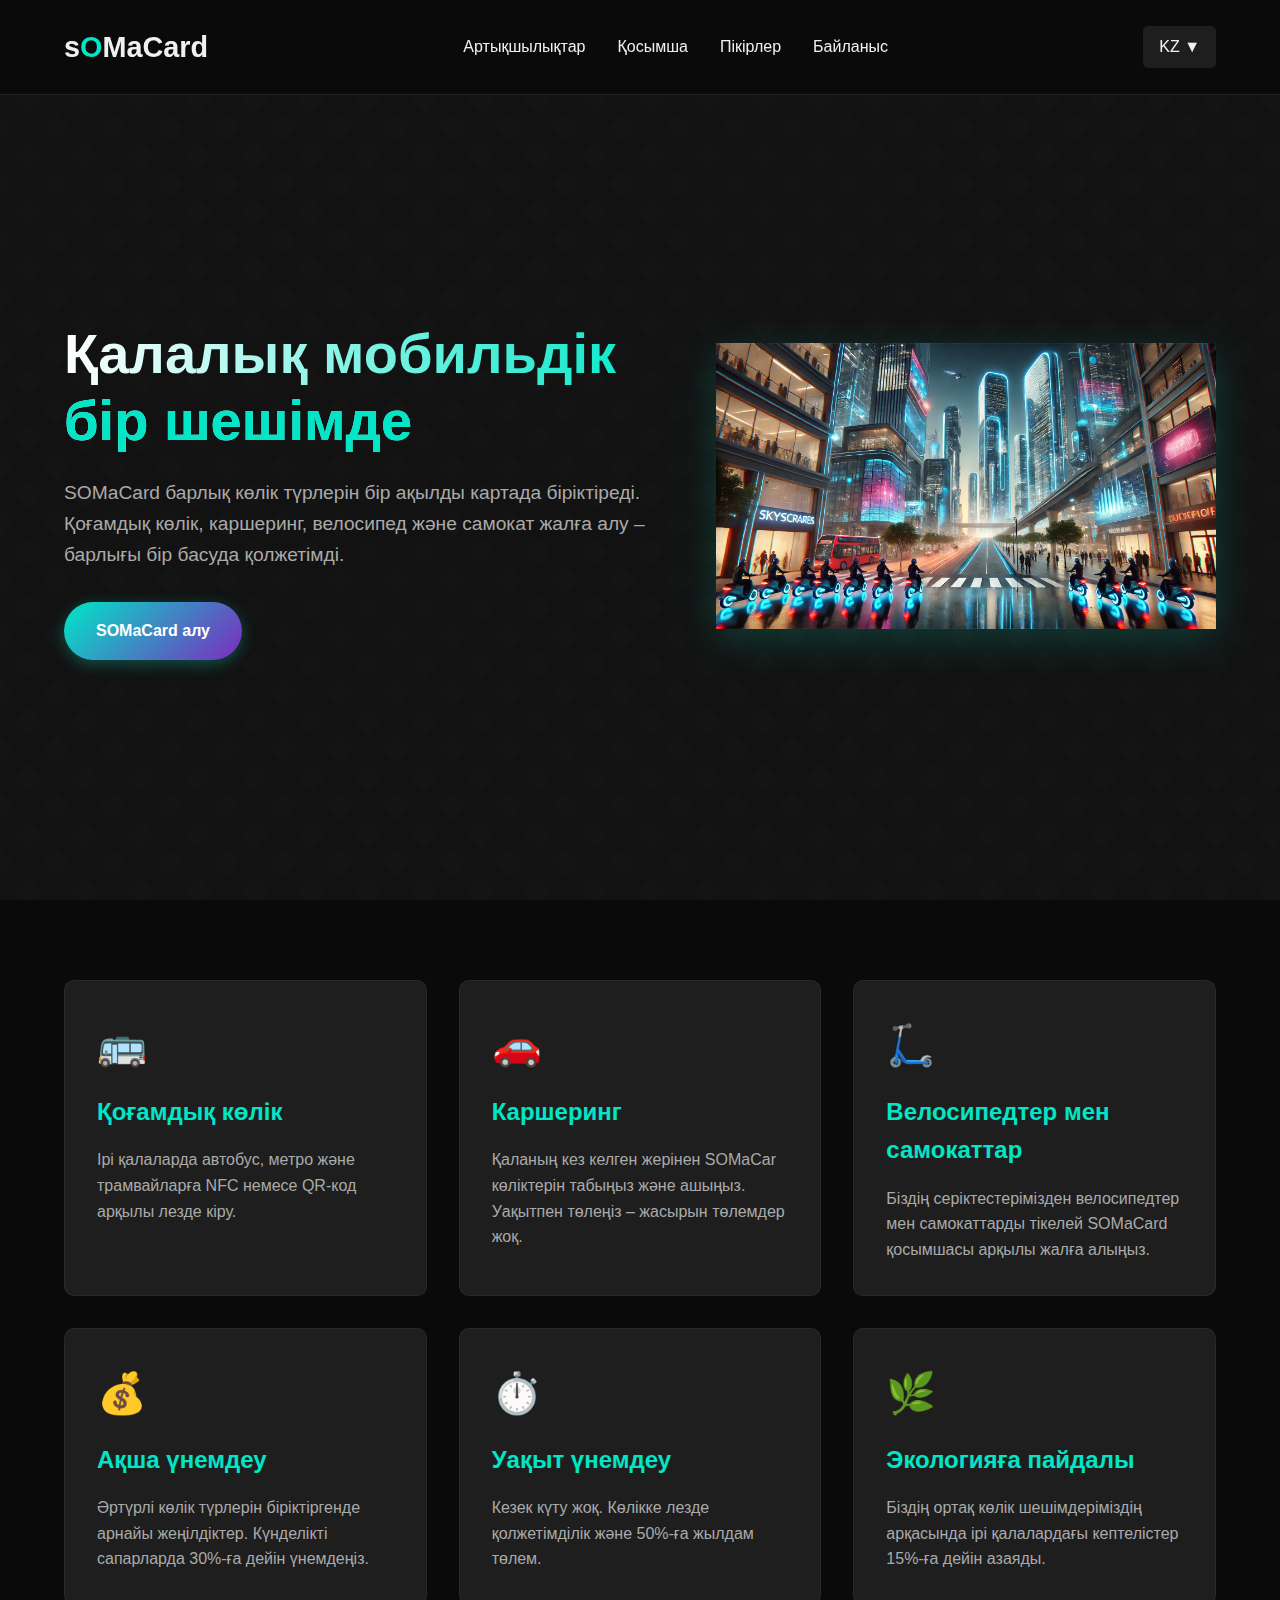
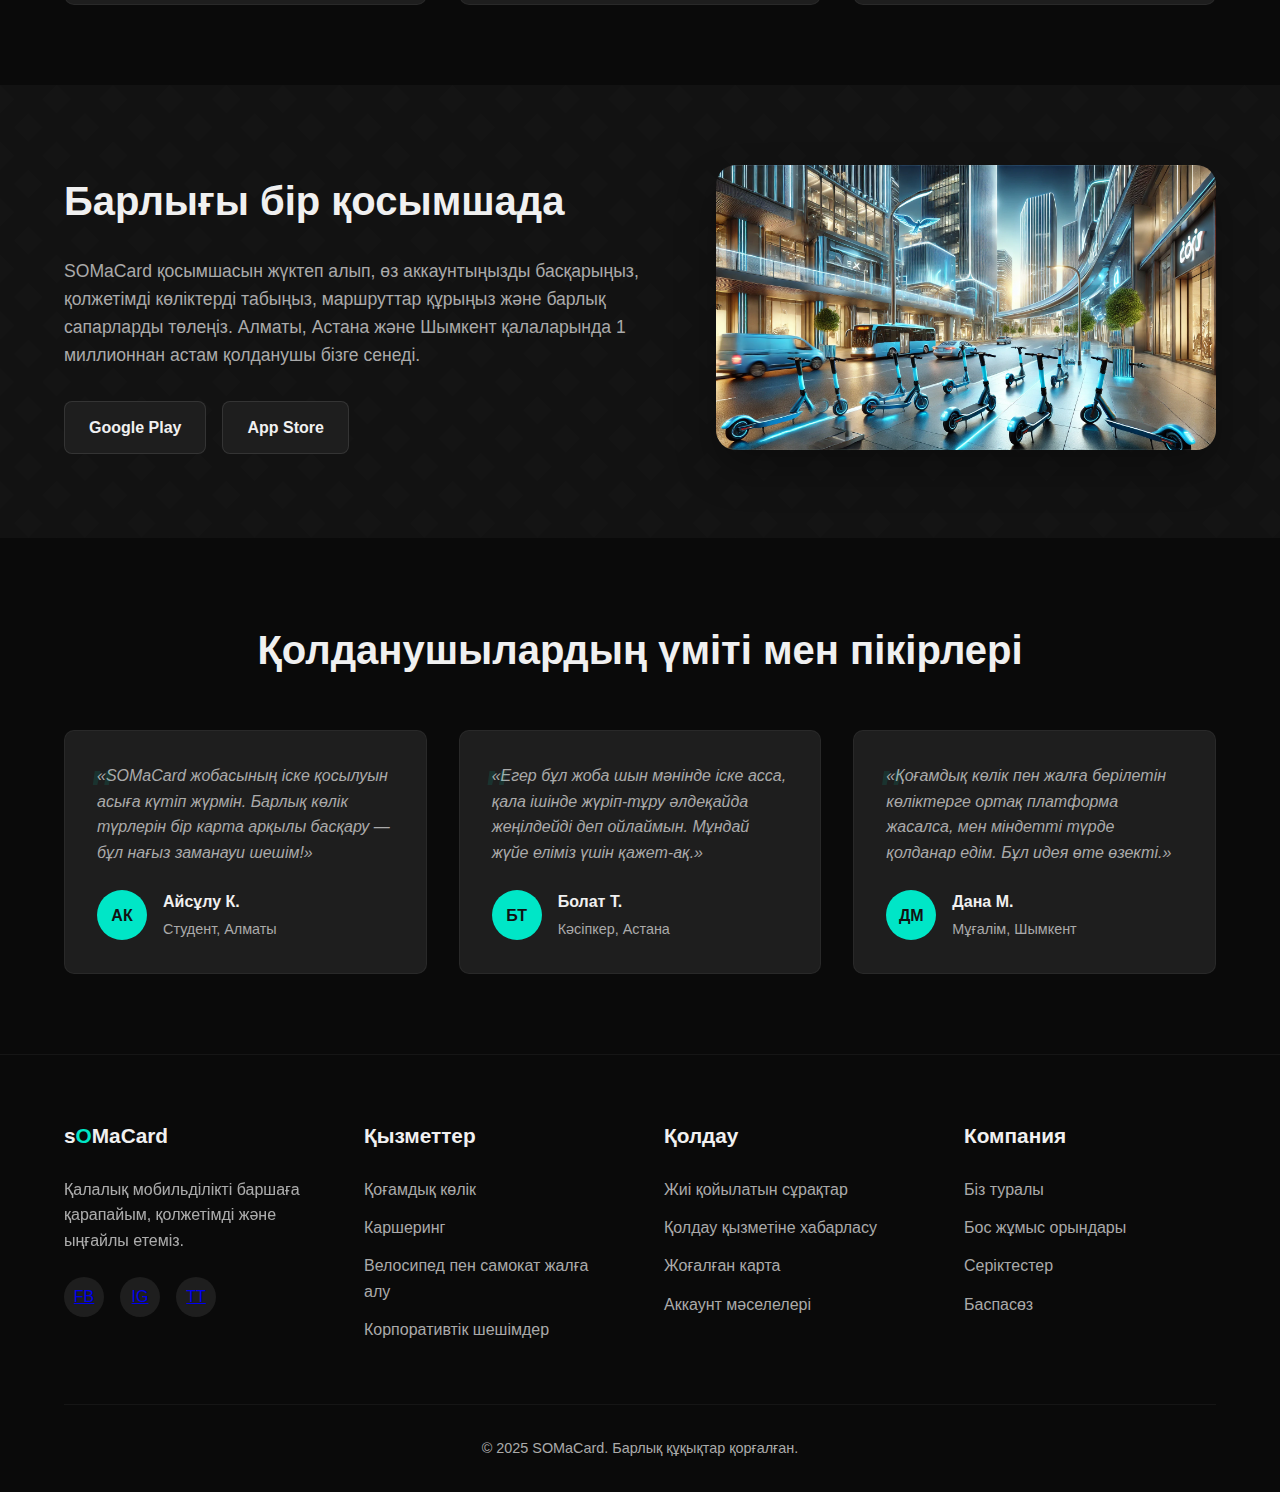
==== commit 8564b4de: "update" ====
--- a/index.html
+++ b/index.html
@@ -91,11 +91,11 @@
     </section>
     
     <section class="testimonials" id="testimonials">
-        <h2 class="section-title">Қолданушылардың пікірлері</h2>
+        <h2 class="section-title">Қолданушылардың үміті мен пікірлері</h2>
         <div class="testimonial-grid">
             <div class="testimonial-card">
                 <div class="testimonial-content">
-                    «Мен SOMaCard-ты күн сайын жұмысқа бару үшін қолданамын. Барлығы бір картада және қосымшада болғаны өте ыңғайлы. Уақытым мен ақшамды үнемдедім!»
+                    «SOMaCard жобасының іске қосылуын асыға күтіп жүрмін. Барлық көлік түрлерін бір карта арқылы басқару — бұл нағыз заманауи шешім!»
                 </div>
                 <div class="testimonial-author">
                     <div class="author-avatar">АК</div>
@@ -107,7 +107,7 @@
             </div>
             <div class="testimonial-card">
                 <div class="testimonial-content">
-                    «SOMaCar көліктері әрқашан таза және жақсы күйде. Қосымшада олардың қайда тұрғанын және батарея деңгейін көруге болады. Қала ішінде қысқа сапарларға өте ыңғайлы.»
+                    «Егер бұл жоба шын мәнінде іске асса, қала ішінде жүріп-тұру әлдеқайда жеңілдейді деп ойлаймын. Мұндай жүйе еліміз үшін қажет-ақ.»
                 </div>
                 <div class="testimonial-author">
                     <div class="author-avatar">БТ</div>
@@ -119,7 +119,7 @@
             </div>
             <div class="testimonial-card">
                 <div class="testimonial-content">
-                    «Автобус, метро және тіпті велосипед жалға алу үшін бір картаны пайдалана алғаным ұнайды. QR-код өте жылдам жұмыс істейді — енді кезектер жоқ!»
+                    «Қоғамдық көлік пен жалға берілетін көліктерге ортақ платформа жасалса, мен міндетті түрде қолданар едім. Бұл идея өте өзекті.»
                 </div>
                 <div class="testimonial-author">
                     <div class="author-avatar">ДМ</div>
@@ -131,7 +131,6 @@
             </div>
         </div>
     </section>
-
     <footer id="contact">
         <div class="footer-content">
             <div class="footer-column">
--- a/style.css
+++ b/style.css
@@ -498,4 +498,7 @@
     .floating-card, .app-image img {
         max-width: 100%;
     }
+}
+.tutorial-text{
+    text-align: center;
 }